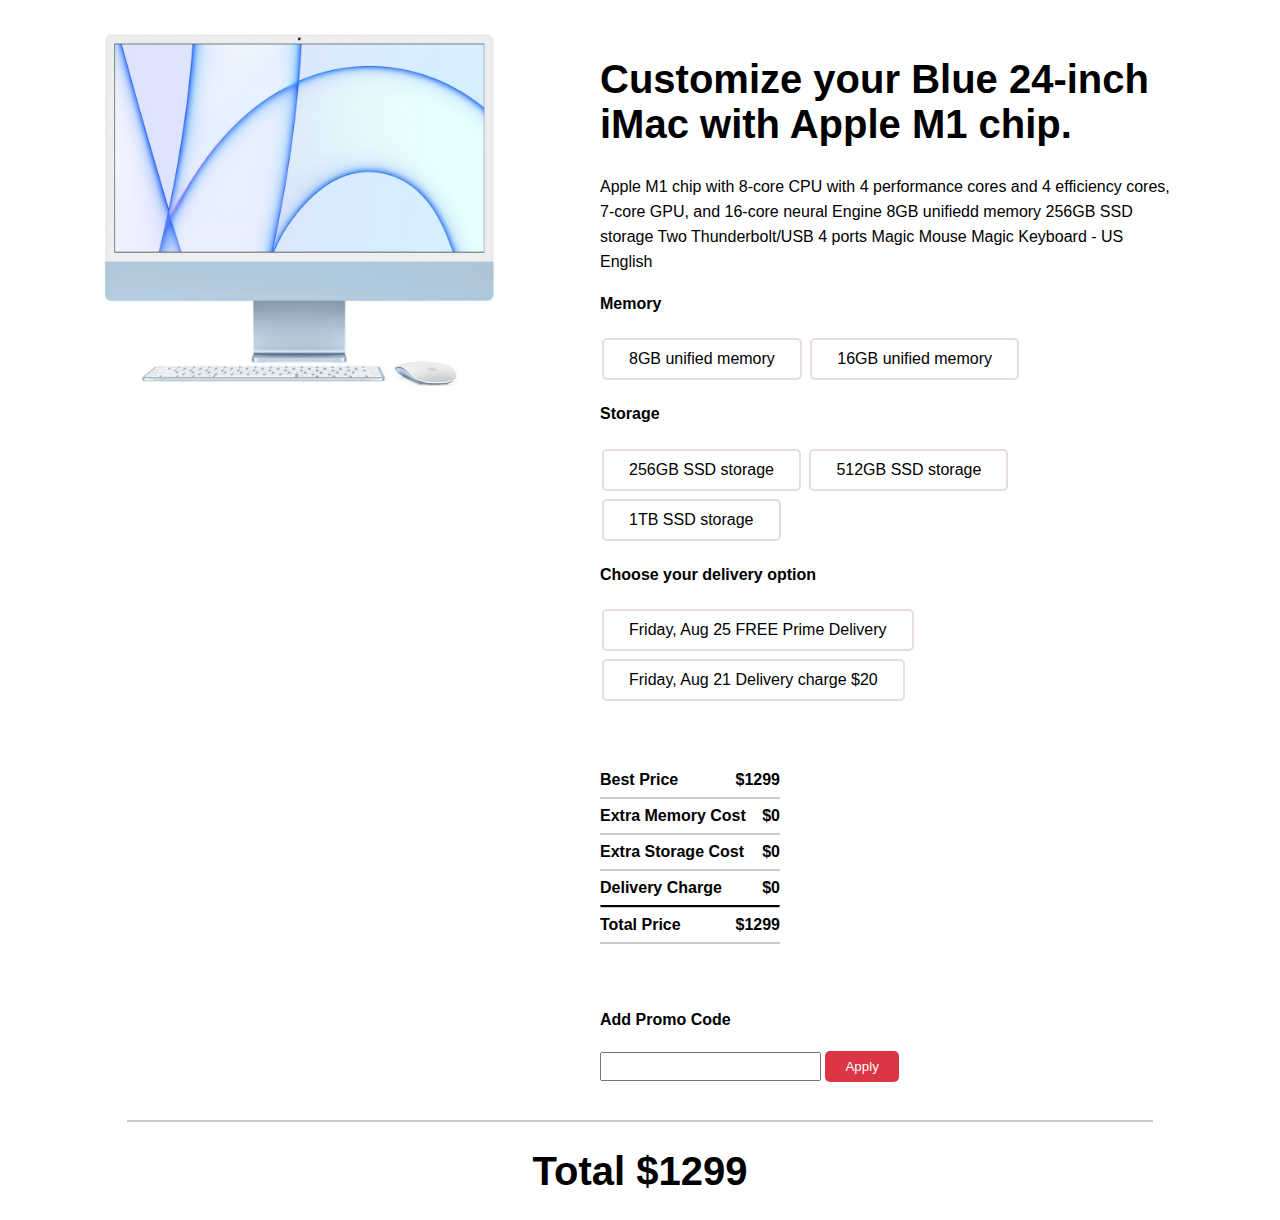
==== index.html @ eedaa238 "commit" ====
<!DOCTYPE html>
<html lang="en">
<head>
    <meta charset="UTF-8">
    <meta http-equiv="X-UA-Compatible" content="IE=edge">
    <meta name="viewport" content="width=device-width, initial-scale=1.0">
    <title>Mac Book Pro!</title>
    <link rel="stylesheet" href="css/style.css">
</head>
<body>
    

    <section class="container">

            <!------------------------------- Image ----------------------------------------->

            <div>

                <img src="img/mac.png" alt="">

            </div>

            <!------------------------------- Website_layout ----------------------------------------->

            <div class="website_layout">

                <div class="top_area">

                <h1>Customize your Blue 24-inch iMac with Apple M1 chip.</h1>
                <p>Apple M1 chip with 8-core CPU with 4 performance cores and 4 efficiency cores, 7-core GPU, and 16-core neural Engine 8GB unifiedd memory 256GB SSD storage Two Thunderbolt/USB 4 ports Magic Mouse Magic Keyboard - US English</p>

                </div>

                <!---------------------------- Buttons ------------------------------->

                <div>

                    <h4>Memory</h4>

                    <button class="layout_button">8GB unified memory</button>

                    <button class="layout_button">16GB unified memory</button>

                </div>

                

                    <div>

                    <h4>Storage</h4>

                    <button class="layout_button">256GB SSD storage</button>

                    <button class="layout_button">512GB SSD storage</button>

                    <button class="layout_button">1TB SSD storage</button>

                    </div>

                

                    <div>

                    <h4>Choose your delivery option</h4>

                    <button class="layout_button">Friday, Aug 25 FREE Prime Delivery</button>

                    <button class="layout_button">Friday, Aug 21 Delivery charge $20</button>

                </div>

                <div>

                    <ul class="list_css">
    
                        <li>Best Price               <span class="price_css">$1299</span></li>
                        <hr>
                        <li>Extra Memory Cost        <span class="price_css">$0</span></li>
                        <hr>
                        <li>Extra Storage Cost       <span class="price_css">$0</span></li>
                        <hr>
                        <li>Delivery Charge          <span class="price_css">$0</span></li>
                        <hr class="total_hr_line">
                        <li>Total Price              <span class="price_css">$1299</span></li>
                        <hr>

                    </ul>
    
                    <div class="promo_code_area">
    
                        <h4>Add Promo Code</h4>

                        <input class="input_button_css" type="text">

                        <button class="apply_button_css">Apply</button>
    
                    </div>
    
                </div>


            </div>

    </section>

    <footer>

        <hr class="footer_hr">

        <h1 class="footer_heading">Total $1299</h1>

    </footer>









<script src="js/script.js"></script>
</body>
</html>
---- css/style.css ----
/* Common CSS */

body {
    margin: 0 auto;
    font-family: sans-serif;

}

p{
    line-height: 25px;
}

h1{
    font-size: 40px;
}

ul{
    padding: 0;
}

hr{
    border: solid 1px #cacbcc;
    
}


.container{
    display: flex;
    padding: 0 100px;
}

/* Website Layout CSS */

 .website_layout{
   padding-left: 100px;
   padding-top: 30px;
}

.layout_button{

    background-color: #fff;
    border: 2px solid #d8c7c79f ;
    color: black;
    padding: 10px 25px;
    text-align: center;
    text-decoration: none;
    display: inline-block;
    font-size: 16px;
    margin: 4px 2px;
    cursor: pointer;
    border-radius: 5px;

}

img{
    width: 400px;
    height: auto;
    padding-top: 30px;
}

.apply_button_css{

    color: #ffffff;
    background-color: #DC3545;
    cursor: pointer;
    padding: 8px 20px;
    border-radius: 5px;
    border: none;

}

.input_button_css{

    padding: 5px 20px;

}

.list_css{

    list-style-type: none;
    padding-top: 50px;
    margin-right: 400px;
    font-weight: 700;

}


.promo_code_area{

    padding: 30px 0;

}

.total_hr_line{
    color: #000000;
    border-top: 2px solid #000000;
}

.footer_heading{

    text-align: center;

}

.price_css{

    float: right;

}

.footer_hr{

    width: 80%;
    border: solid 1px #cacbcc;
    
}
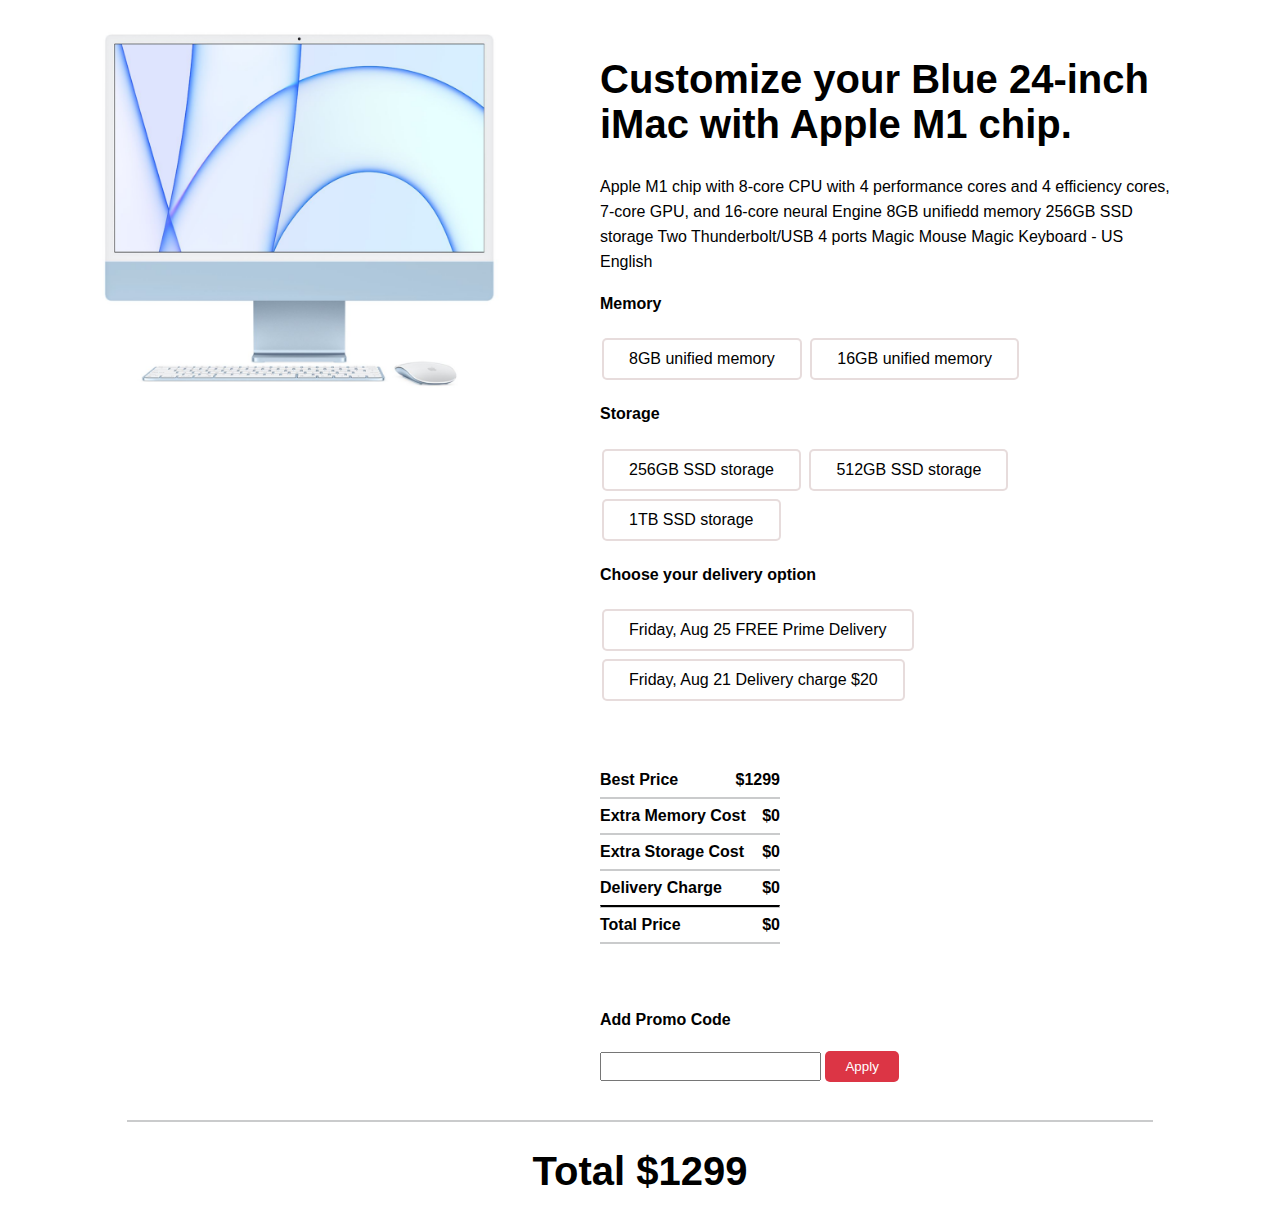
==== commit c151f46b: "Unfinished JS1" ====
--- a/index.html
+++ b/index.html
@@ -37,9 +37,9 @@
 
                     <h4>Memory</h4>
 
-                    <button class="layout_button">8GB unified memory</button>
+                    <button id="memory_button_8gb" class="layout_button">8GB unified memory</button>
 
-                    <button class="layout_button">16GB unified memory</button>
+                    <button id="memory_button_16gb" class="layout_button">16GB unified memory</button>
 
                 </div>
 
@@ -49,11 +49,11 @@
 
                     <h4>Storage</h4>
 
-                    <button class="layout_button">256GB SSD storage</button>
+                    <button id="storage_button_256gb" class="layout_button">256GB SSD storage</button>
 
-                    <button class="layout_button">512GB SSD storage</button>
+                    <button id="storage_button_512gb" class="layout_button">512GB SSD storage</button>
 
-                    <button class="layout_button">1TB SSD storage</button>
+                    <button id="storage_button_1tb" class="layout_button">1TB SSD storage</button>
 
                     </div>
 
@@ -63,25 +63,36 @@
 
                     <h4>Choose your delivery option</h4>
 
-                    <button class="layout_button">Friday, Aug 25 FREE Prime Delivery</button>
+                    <button id="free_delivery" class="layout_button">Friday, Aug 25 FREE Prime Delivery</button>
 
-                    <button class="layout_button">Friday, Aug 21 Delivery charge $20</button>
+                    <button id="charged_delivery" class="layout_button">Friday, Aug 21 Delivery charge $20</button>
 
                 </div>
+
+                     <!--------------------- Shopping Cart -------------------------->
 
                 <div>
 
                     <ul class="list_css">
     
                         <li>Best Price               <span class="price_css">$1299</span></li>
+
                         <hr>
-                        <li>Extra Memory Cost        <span class="price_css">$0</span></li>
+
+                        <li>Extra Memory Cost        <span class="price_css">$<span id="extra_memory">0</span></span></li>
+                        
                         <hr>
-                        <li>Extra Storage Cost       <span class="price_css">$0</span></li>
+
+                        <li>Extra Storage Cost       <span class="price_css">$<span id="extra_storage">0</span></span></li>
+
                         <hr>
-                        <li>Delivery Charge          <span class="price_css">$0</span></li>
+
+                        <li>Delivery Charge          <span class="price_css">$<span id="delivery_charge">0</span></span></li>
+
                         <hr class="total_hr_line">
-                        <li>Total Price              <span class="price_css">$1299</span></li>
+
+                        <li>Total Price              <span class="price_css">$<span id="">0</span></span></li>
+                        
                         <hr>
 
                     </ul>
@@ -90,7 +101,7 @@
     
                         <h4>Add Promo Code</h4>
 
-                        <input class="input_button_css" type="text">
+                        <input class="input_css" type="text">
 
                         <button class="apply_button_css">Apply</button>
     
@@ -102,7 +113,7 @@
             </div>
 
     </section>
-
+                        <!------------------------ Footer_Area ------------------------------>
     <footer>
 
         <hr class="footer_hr">
--- a/css/style.css
+++ b/css/style.css
@@ -23,13 +23,22 @@
     
 }
 
+button:hover{
+
+    background-color: #53d8d8;
+    transition: 1s;
+
+}
+
 
 .container{
     display: flex;
     padding: 0 100px;
 }
 
-/* Website Layout CSS */
+                                /*-------------------------------- 
+                                        Website Layout CSS
+                                --------------------------------*/
 
  .website_layout{
    padding-left: 100px;
@@ -58,6 +67,45 @@
     padding-top: 30px;
 }
 
+                                /*-------------------------------- 
+                                        Shopping Cart
+                                --------------------------------*/
+
+.list_css{
+
+    list-style-type: none;
+    padding-top: 50px;
+    margin-right: 400px;
+    font-weight: 700;
+
+}
+
+
+.total_hr_line{
+    color: #000000;
+    border-top: 2px solid #000000;
+}
+
+
+
+.price_css{
+
+    float: right;
+
+}
+
+
+                                /*-------------------------------- 
+                                        Coupon Code CSS
+                                --------------------------------*/
+
+
+.promo_code_area{
+
+padding: 30px 0;
+
+}
+
 .apply_button_css{
 
     color: #ffffff;
@@ -69,48 +117,25 @@
 
 }
 
-.input_button_css{
+.input_css{
 
     padding: 5px 20px;
 
 }
 
-.list_css{
+                                /*-------------------------------- 
+                                            Footer CSS
+                                --------------------------------*/
 
-    list-style-type: none;
-    padding-top: 50px;
-    margin-right: 400px;
-    font-weight: 700;
+.footer_hr{
 
-}
-
-
-.promo_code_area{
-
-    padding: 30px 0;
-
-}
-
-.total_hr_line{
-    color: #000000;
-    border-top: 2px solid #000000;
+    width: 80%;
+    border: solid 1px #cacbcc;
+    
 }
 
 .footer_heading{
 
     text-align: center;
 
-}
-
-.price_css{
-
-    float: right;
-
-}
-
-.footer_hr{
-
-    width: 80%;
-    border: solid 1px #cacbcc;
-    
 }